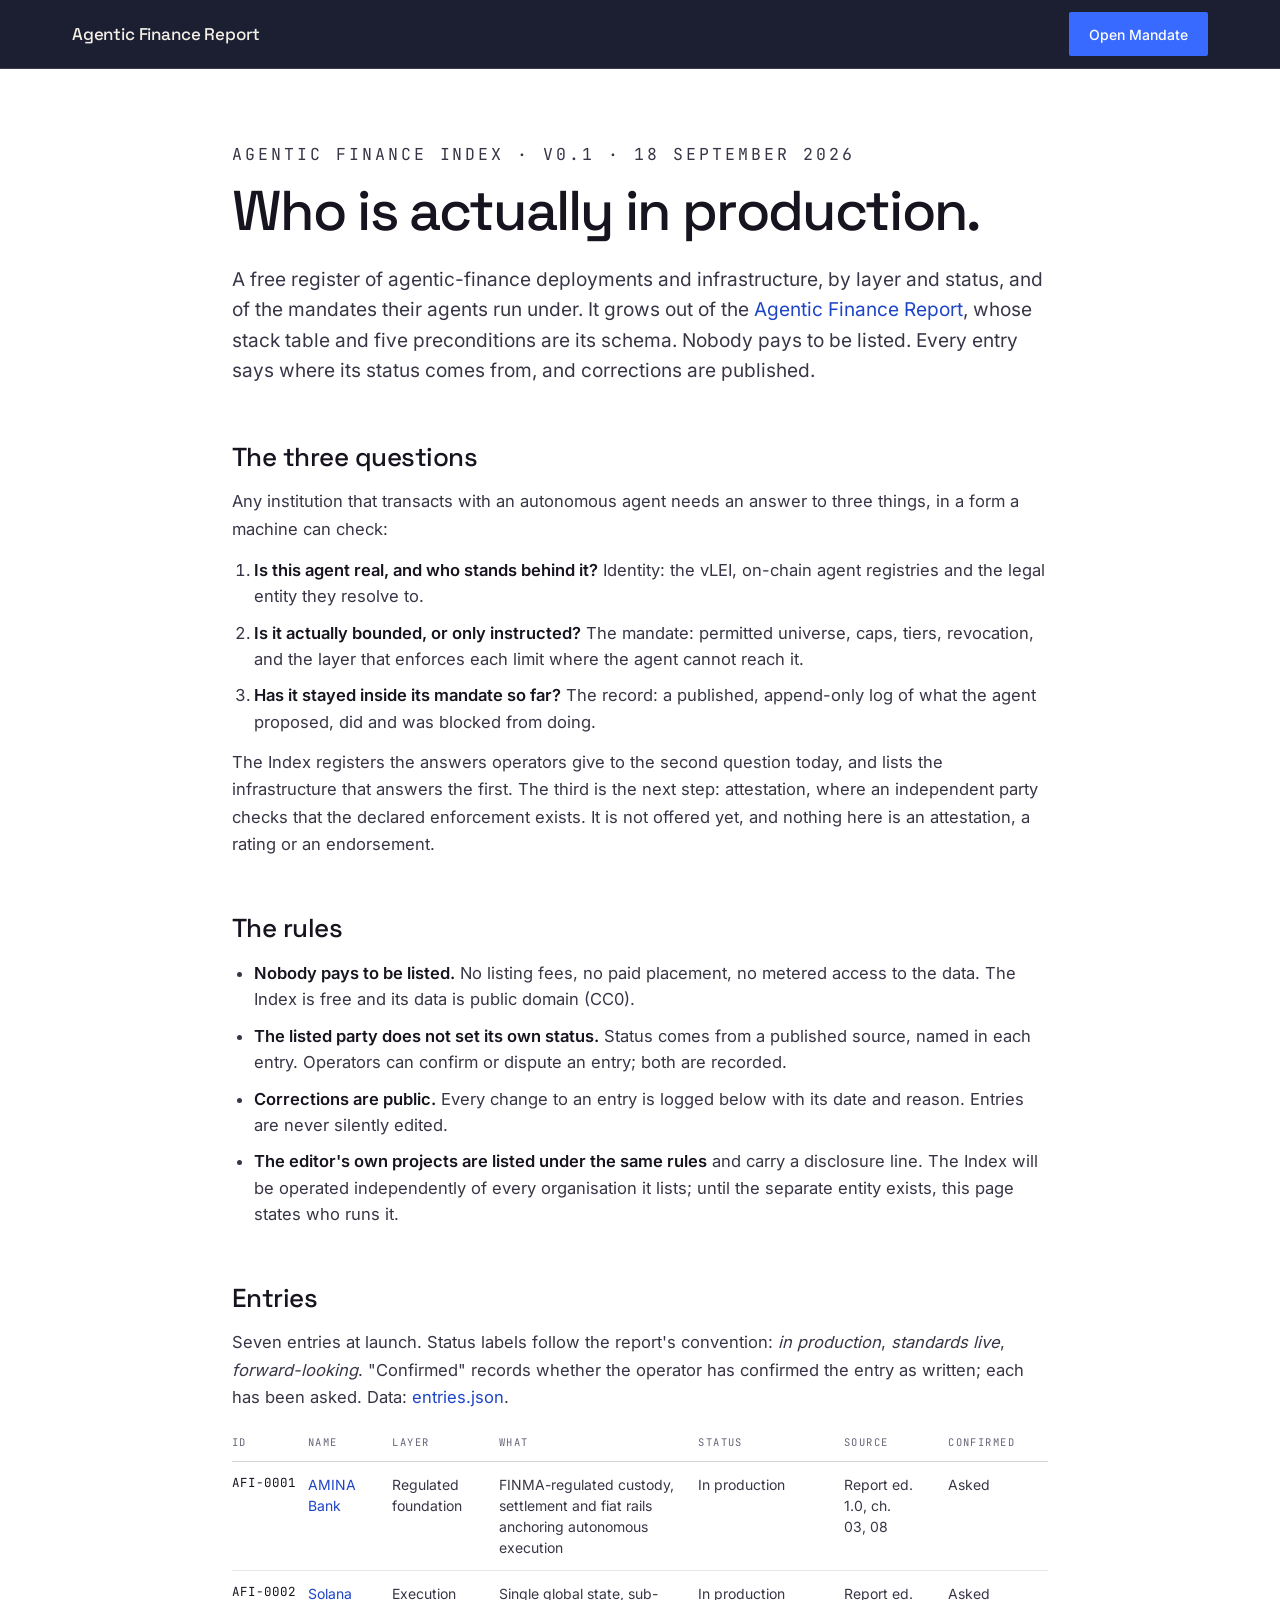
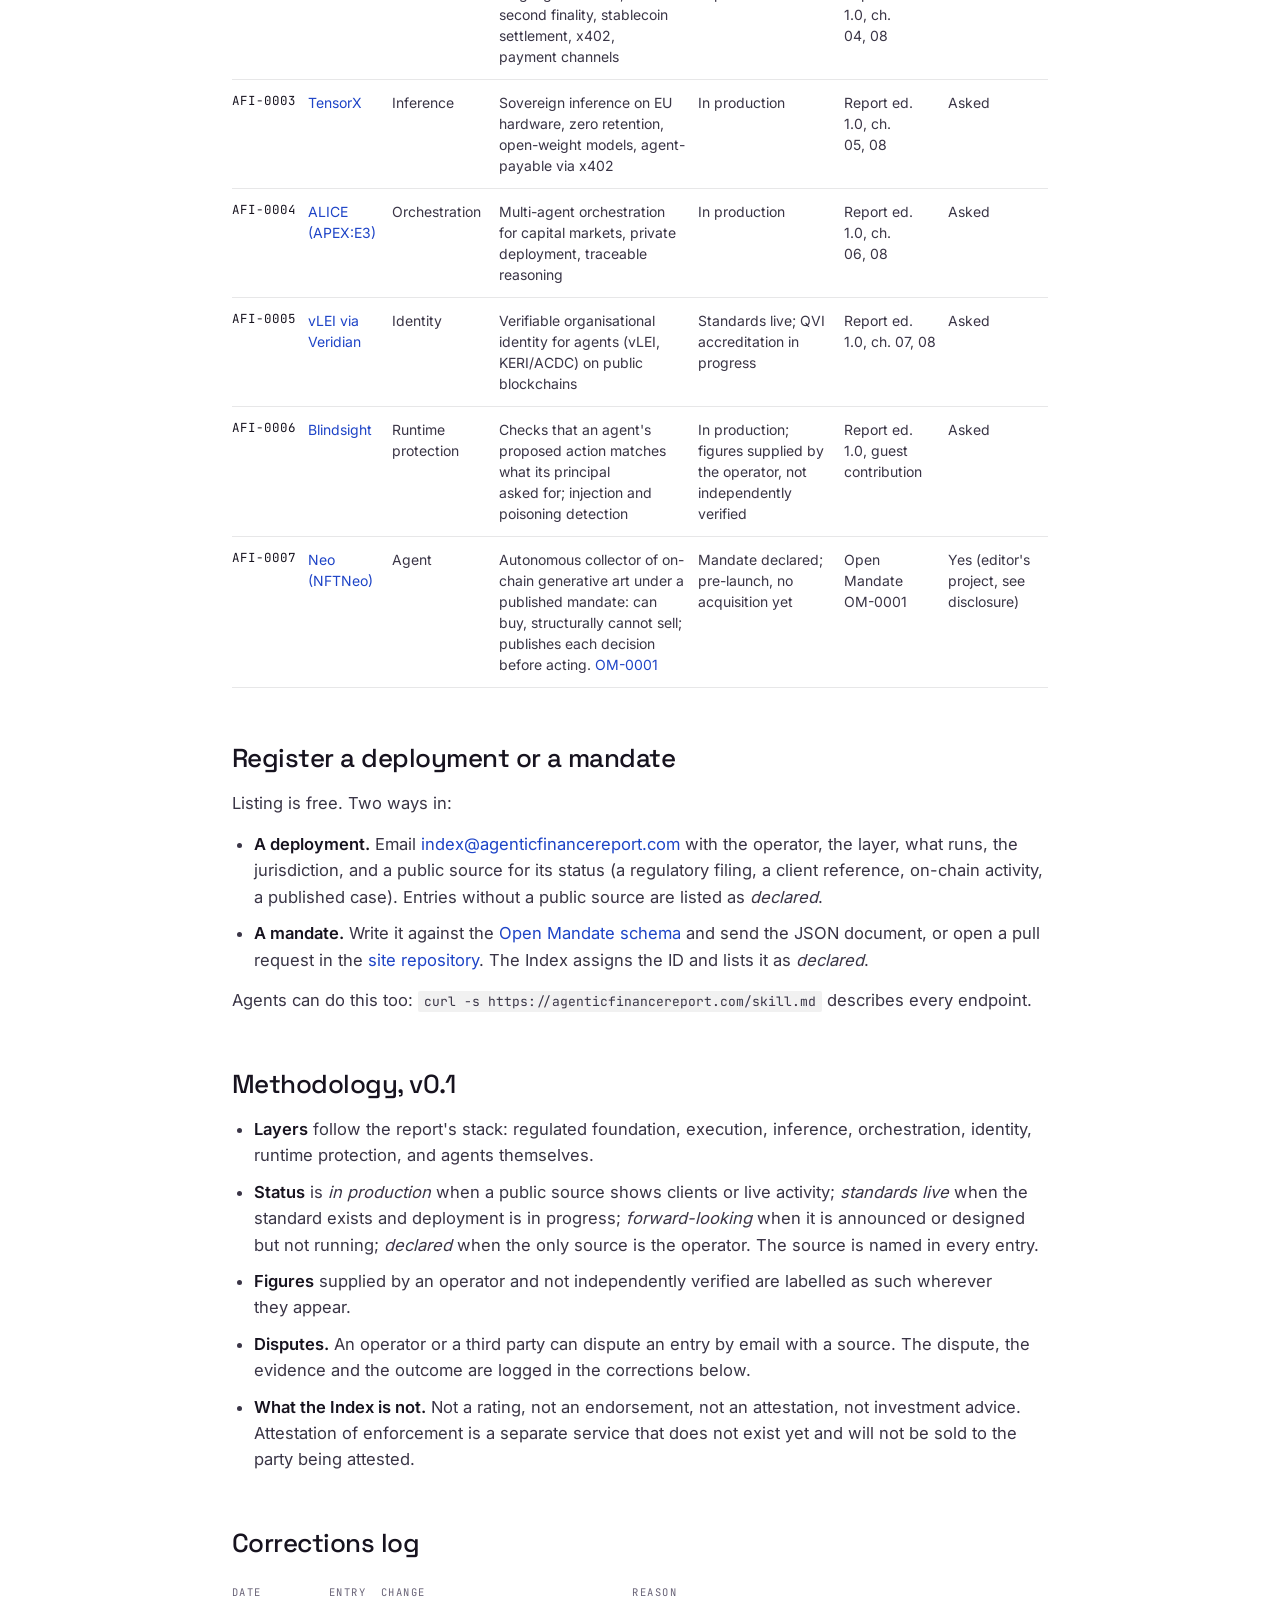
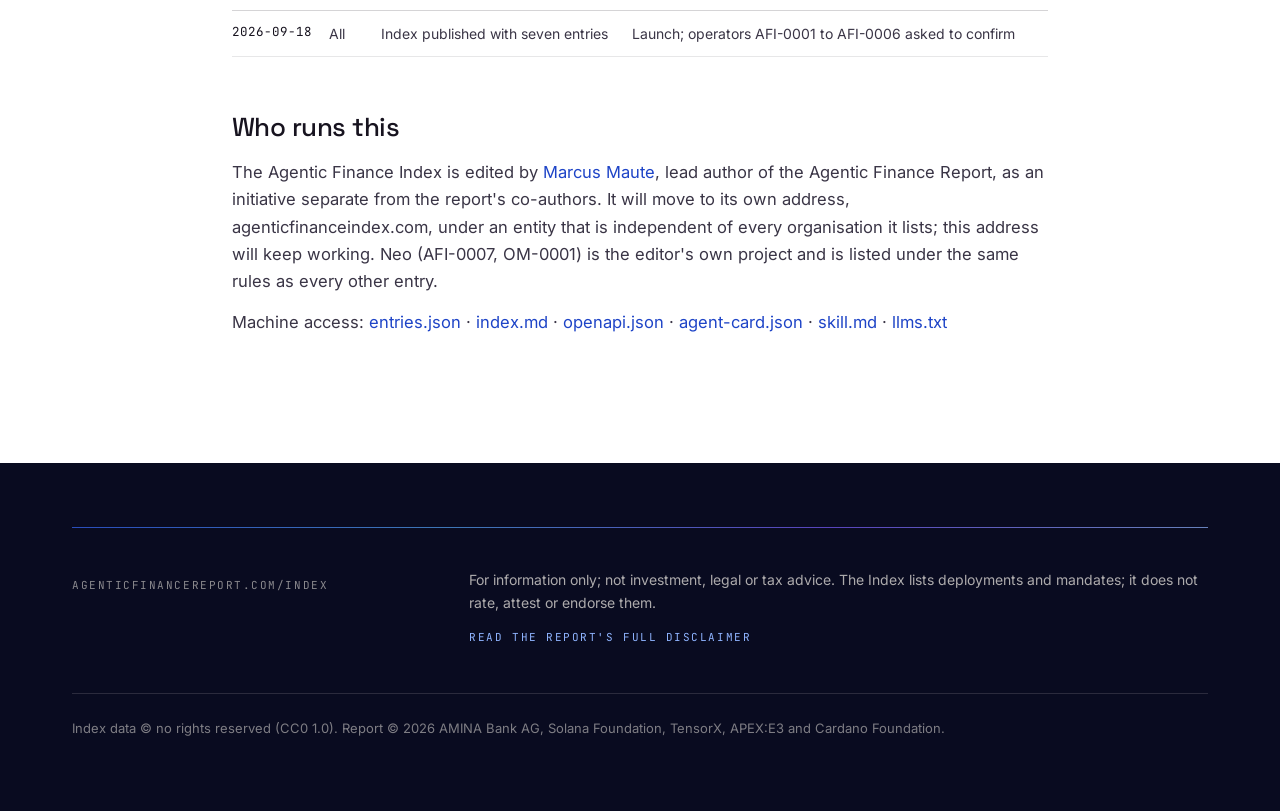
==== index/index.html @ 1daec540 "Agentic Finance Index and Open Mandate v0.1: pages, register, schema, mandates, skill, OpenAPI, agen" ====
<!doctype html>
<html lang="en-GB">
<head>
<meta charset="utf-8">
<meta name="viewport" content="width=device-width, initial-scale=1">
<title>Agentic Finance Index</title>
<meta name="description" content="A free register of agentic-finance deployments and infrastructure, by layer and status, and of the mandates agents run under. Nobody pays to be listed. Published alongside the Agentic Finance Report.">
<link rel="canonical" href="https://agenticfinancereport.com/index/">
<meta name="theme-color" content="#090B20">
<link rel="icon" href="../favicon.svg" type="image/svg+xml">
<link rel="alternate" type="text/markdown" href="index.md" title="This page in Markdown">
<link rel="alternate" type="application/json" href="entries.json" title="Index entries (JSON)">
<meta property="og:type" content="website">
<meta property="og:site_name" content="Agentic Finance Report">
<meta property="og:title" content="Agentic Finance Index">
<meta property="og:description" content="Who is actually in production in agentic finance, by layer and status, and the mandates their agents run under. Free. Nobody pays to be listed.">
<meta property="og:url" content="https://agenticfinancereport.com/index/">
<meta property="og:image" content="https://agenticfinancereport.com/assets/img/og.png">
<link rel="stylesheet" href="../assets/css/site.css">
<script type="application/ld+json">
{
  "@context": "https://schema.org",
  "@type": "Dataset",
  "name": "Agentic Finance Index",
  "description": "Register of agentic-finance deployments and infrastructure by layer and status, and of Open Mandate documents. Free; nobody pays to be listed; corrections are public.",
  "url": "https://agenticfinancereport.com/index/",
  "license": "https://creativecommons.org/publicdomain/zero/1.0/",
  "version": "0.1",
  "dateModified": "2026-09-18",
  "isBasedOn": "https://agenticfinancereport.com/",
  "creator": { "@type": "Person", "name": "Marcus Maute", "url": "https://www.marcusmaute.com" },
  "distribution": [
    { "@type": "DataDownload", "contentUrl": "https://agenticfinancereport.com/index/entries.json", "encodingFormat": "application/json" },
    { "@type": "DataDownload", "contentUrl": "https://agenticfinancereport.com/index/index.md", "encodingFormat": "text/markdown" }
  ]
}
</script>
</head>
<body>
<div class="page">
  <header class="site-header">
    <div class="wrap">
      <a class="brand" href="../">Agentic Finance Report</a>
      <nav aria-label="Primary"><a class="header-cta" href="../mandate/">Open Mandate</a></nav>
    </div>
  </header>

  <main class="doc">
    <div class="wrap">
      <p class="label doc-eyebrow">Agentic Finance Index · v0.1 · 18 September 2026</p>
      <h1>Who is actually in production.</h1>
      <p class="lede">A free register of agentic-finance deployments and infrastructure, by layer and status, and of the mandates their agents run under. It grows out of the <a href="../">Agentic Finance Report</a>, whose stack table and five preconditions are its schema. Nobody pays to be listed. Every entry says where its status comes from, and corrections are published.</p>

      <section id="questions">
        <h2>The three questions</h2>
        <p>Any institution that transacts with an autonomous agent needs an answer to three things, in a form a machine can check:</p>
        <ol class="doc-list">
          <li><strong>Is this agent real, and who stands behind it?</strong> Identity: the vLEI, on-chain agent registries and the legal entity they resolve to.</li>
          <li><strong>Is it actually bounded, or only instructed?</strong> The mandate: permitted universe, caps, tiers, revocation, and the layer that enforces each limit where the agent cannot reach it.</li>
          <li><strong>Has it stayed inside its mandate so far?</strong> The record: a published, append-only log of what the agent proposed, did and was blocked from doing.</li>
        </ol>
        <p>The Index registers the answers operators give to the second question today, and lists the infrastructure that answers the first. The third is the next step: attestation, where an independent party checks that the declared enforcement exists. It is not offered yet, and nothing here is an attestation, a rating or an endorsement.</p>
      </section>

      <section id="rules">
        <h2>The rules</h2>
        <ul class="doc-list">
          <li><strong>Nobody pays to be listed.</strong> No listing fees, no paid placement, no metered access to the data. The Index is free and its data is public domain (CC0).</li>
          <li><strong>The listed party does not set its own status.</strong> Status comes from a published source, named in each entry. Operators can confirm or dispute an entry; both are recorded.</li>
          <li><strong>Corrections are public.</strong> Every change to an entry is logged below with its date and reason. Entries are never silently edited.</li>
          <li><strong>The editor's own projects are listed under the same rules</strong> and carry a disclosure line. The Index will be operated independently of every organisation it lists; until the separate entity exists, this page states who runs it.</li>
        </ul>
      </section>

      <section id="entries">
        <h2>Entries</h2>
        <p class="doc-note">Seven entries at launch. Status labels follow the report's convention: <em>in production</em>, <em>standards live</em>, <em>forward-looking</em>. "Confirmed" records whether the operator has confirmed the entry as written; each has been asked. Data: <a href="entries.json">entries.json</a>.</p>
        <div class="table-wrap">
        <table class="doc-table">
          <thead><tr><th>ID</th><th>Name</th><th>Layer</th><th>What</th><th>Status</th><th>Source</th><th>Confirmed</th></tr></thead>
          <tbody>
            <tr><td>AFI-0001</td><td><a href="https://aminagroup.com" rel="noopener">AMINA Bank</a></td><td>Regulated foundation</td><td>FINMA-regulated custody, settlement and fiat rails anchoring autonomous execution</td><td>In production</td><td>Report ed. 1.0, ch. 03, 08</td><td>Asked</td></tr>
            <tr><td>AFI-0002</td><td><a href="https://solana.org" rel="noopener">Solana</a></td><td>Execution</td><td>Single global state, sub-second finality, stablecoin settlement, x402, payment channels</td><td>In production</td><td>Report ed. 1.0, ch. 04, 08</td><td>Asked</td></tr>
            <tr><td>AFI-0003</td><td><a href="https://tensorx.ai" rel="noopener">TensorX</a></td><td>Inference</td><td>Sovereign inference on EU hardware, zero retention, open-weight models, agent-payable via x402</td><td>In production</td><td>Report ed. 1.0, ch. 05, 08</td><td>Asked</td></tr>
            <tr><td>AFI-0004</td><td><a href="https://apexe3.com" rel="noopener">ALICE (APEX:E3)</a></td><td>Orchestration</td><td>Multi-agent orchestration for capital markets, private deployment, traceable reasoning</td><td>In production</td><td>Report ed. 1.0, ch. 06, 08</td><td>Asked</td></tr>
            <tr><td>AFI-0005</td><td><a href="https://cardanofoundation.org" rel="noopener">vLEI via Veridian</a></td><td>Identity</td><td>Verifiable organisational identity for agents (vLEI, KERI/ACDC) on public blockchains</td><td>Standards live; QVI accreditation in progress</td><td>Report ed. 1.0, ch. 07, 08</td><td>Asked</td></tr>
            <tr><td>AFI-0006</td><td><a href="https://blindsight.io" rel="noopener">Blindsight</a></td><td>Runtime protection</td><td>Checks that an agent's proposed action matches what its principal asked for; injection and poisoning detection</td><td>In production; figures supplied by the operator, not independently verified</td><td>Report ed. 1.0, guest contribution</td><td>Asked</td></tr>
            <tr><td>AFI-0007</td><td><a href="https://github.com/DerMarcus/nftneo" rel="noopener">Neo (NFTNeo)</a></td><td>Agent</td><td>Autonomous collector of on-chain generative art under a published mandate: can buy, structurally cannot sell; publishes each decision before acting. <a href="../mandate/OM-0001.json">OM-0001</a></td><td>Mandate declared; pre-launch, no acquisition yet</td><td>Open Mandate OM-0001</td><td>Yes (editor's project, see disclosure)</td></tr>
          </tbody>
        </table>
        </div>
      </section>

      <section id="register">
        <h2>Register a deployment or a mandate</h2>
        <p>Listing is free. Two ways in:</p>
        <ul class="doc-list">
          <li><strong>A deployment.</strong> Email <a href="mailto:index@agenticfinancereport.com">index@agenticfinancereport.com</a> with the operator, the layer, what runs, the jurisdiction, and a public source for its status (a regulatory filing, a client reference, on-chain activity, a published case). Entries without a public source are listed as <em>declared</em>.</li>
          <li><strong>A mandate.</strong> Write it against the <a href="../mandate/">Open Mandate schema</a> and send the JSON document, or open a pull request in the <a href="https://github.com/DerMarcus/agenticfinancereport-website-main-com" rel="noopener">site repository</a>. The Index assigns the ID and lists it as <em>declared</em>.</li>
        </ul>
        <p>Agents can do this too: <code>curl -s https://agenticfinancereport.com/skill.md</code> describes every endpoint.</p>
      </section>

      <section id="methodology">
        <h2>Methodology, v0.1</h2>
        <ul class="doc-list">
          <li><strong>Layers</strong> follow the report's stack: regulated foundation, execution, inference, orchestration, identity, runtime protection, and agents themselves.</li>
          <li><strong>Status</strong> is <em>in production</em> when a public source shows clients or live activity; <em>standards live</em> when the standard exists and deployment is in progress; <em>forward-looking</em> when it is announced or designed but not running; <em>declared</em> when the only source is the operator. The source is named in every entry.</li>
          <li><strong>Figures</strong> supplied by an operator and not independently verified are labelled as such wherever they appear.</li>
          <li><strong>Disputes.</strong> An operator or a third party can dispute an entry by email with a source. The dispute, the evidence and the outcome are logged in the corrections below.</li>
          <li><strong>What the Index is not.</strong> Not a rating, not an endorsement, not an attestation, not investment advice. Attestation of enforcement is a separate service that does not exist yet and will not be sold to the party being attested.</li>
        </ul>
      </section>

      <section id="corrections">
        <h2>Corrections log</h2>
        <table class="doc-table"><thead><tr><th>Date</th><th>Entry</th><th>Change</th><th>Reason</th></tr></thead>
        <tbody><tr><td>2026-09-18</td><td>All</td><td>Index published with seven entries</td><td>Launch; operators AFI-0001 to AFI-0006 asked to confirm</td></tr></tbody></table>
      </section>

      <section id="about">
        <h2>Who runs this</h2>
        <p>The Agentic Finance Index is edited by <a href="https://www.marcusmaute.com" rel="noopener">Marcus Maute</a>, lead author of the Agentic Finance Report, as an initiative separate from the report's co-authors. It will move to its own address, agenticfinanceindex.com, under an entity that is independent of every organisation it lists; this address will keep working. Neo (AFI-0007, OM-0001) is the editor's own project and is listed under the same rules as every other entry.</p>
        <p class="doc-note">Machine access: <a href="entries.json">entries.json</a> · <a href="index.md">index.md</a> · <a href="../openapi.json">openapi.json</a> · <a href="../.well-known/agent-card.json">agent-card.json</a> · <a href="../skill.md">skill.md</a> · <a href="../llms.txt">llms.txt</a></p>
      </section>
    </div>
  </main>

  <footer class="site-footer">
    <div class="wrap">
      <div class="grad-line" aria-hidden="true"></div>
      <div class="foot-grid">
        <div><div class="domain">agenticfinancereport.com/index</div></div>
        <div class="wide">
          <p>For information only; not investment, legal or tax advice. The Index lists deployments and mandates; it does not rate, attest or endorse them.</p>
          <a class="dl" href="../#disclaimer">Read the report's full disclaimer</a>
        </div>
      </div>
      <p class="copyright">Index data © no rights reserved (CC0 1.0). Report © 2026 AMINA Bank AG, Solana Foundation, TensorX, APEX:E3 and Cardano Foundation.</p>
    </div>
  </footer>
</div>
</body>
</html>
---- assets/css/site.css ----
/* agenticfinancereport.com — built from design_handoff_agentic_finance_site (high fidelity) */

@font-face { font-family: 'Space Grotesk'; font-style: normal; font-weight: 400; font-display: swap; src: url(../fonts/SpaceGrotesk-400.woff2) format('woff2'); }
@font-face { font-family: 'Space Grotesk'; font-style: normal; font-weight: 500; font-display: swap; src: url(../fonts/SpaceGrotesk-500.woff2) format('woff2'); }
@font-face { font-family: 'Space Grotesk'; font-style: normal; font-weight: 600; font-display: swap; src: url(../fonts/SpaceGrotesk-600.woff2) format('woff2'); }
@font-face { font-family: 'Inter'; font-style: normal; font-weight: 400; font-display: swap; src: url(../fonts/Inter-400.woff2) format('woff2'); }
@font-face { font-family: 'Inter'; font-style: normal; font-weight: 500; font-display: swap; src: url(../fonts/Inter-500.woff2) format('woff2'); }
@font-face { font-family: 'Inter'; font-style: normal; font-weight: 600; font-display: swap; src: url(../fonts/Inter-600.woff2) format('woff2'); }
@font-face { font-family: 'JetBrains Mono'; font-style: normal; font-weight: 400; font-display: swap; src: url(../fonts/JetBrainsMono-400.woff2) format('woff2'); }
@font-face { font-family: 'Michroma'; font-style: normal; font-weight: 400; font-display: swap; src: url(../fonts/Michroma-400.woff2) format('woff2'); }
@font-face { font-family: 'JetBrains Mono'; font-style: normal; font-weight: 500; font-display: swap; src: url(../fonts/JetBrainsMono-500.woff2) format('woff2'); }

:root {
  --navy-top: #23225E;
  --navy-mid: #131440;
  --navy-base: #090B20;
  --ink-dark: #F4F0E8;
  --white: #FFFFFF;
  --cream: #FBF9F4;
  --ink: #17131F;
  --body: #3A3546;
  --muted: #6A6478;
  --blue: #386AFF;
  --blue-hover: #5580FF;
  --blue-deep: #1E44C7;
  --blue-light: #8FB4FF;
  --grad: linear-gradient(90deg, #386AFF, #55A5F6, #7A5CFF, #8FB4FF);
  --grad-v: linear-gradient(180deg, #386AFF, #55A5F6, #7A5CFF, #8FB4FF);
  --display: 'Space Grotesk', system-ui, sans-serif;
  --sans: 'Inter', system-ui, -apple-system, 'Segoe UI', sans-serif;
  --mono: 'JetBrains Mono', ui-monospace, 'SFMono-Regular', Menlo, monospace;
}

html { scroll-behavior: smooth; }
body { margin: 0; background: var(--cream); color: var(--ink); font-family: var(--sans); -webkit-font-smoothing: antialiased; text-wrap: pretty; }
* { box-sizing: border-box; }
img { max-width: 100%; display: block; }
a { color: var(--blue-deep); text-decoration: none; }
a:hover { color: var(--ink); text-decoration: underline; text-underline-offset: 3px; }
:focus-visible { outline: 2px solid var(--blue); outline-offset: 3px; }
@media (prefers-reduced-motion: reduce) { html { scroll-behavior: auto; } * { transition: none !important; animation: none !important; } }

.page { min-height: 100vh; overflow-x: clip; }
html, body { overflow-x: clip; }
.wrap { max-width: 1200px; margin: 0 auto; padding: 0 32px; }
.sr-only { position: absolute; width: 1px; height: 1px; padding: 0; margin: -1px; overflow: hidden; clip: rect(0 0 0 0); white-space: nowrap; border: 0; }

/* ---------- shared type ---------- */
.label { font-family: var(--mono); font-size: 10px; letter-spacing: 0.18em; text-transform: uppercase; }
.label-11 { font-size: 11px; }
.h2 { font-family: var(--display); font-weight: 500; font-size: clamp(30px, 3.8vw, 46px); line-height: 1.1; letter-spacing: -0.028em; margin: 0; max-width: 22em; }
.accent { color: var(--blue-deep); }
.grad-rule { height: 1px; background: var(--grad); max-width: 120px; margin-bottom: 40px; }
.grid-tex { position: absolute; inset: 0; opacity: 0.4; background-image: linear-gradient(rgba(143,180,255,0.07) 1px, transparent 1px), linear-gradient(90deg, rgba(143,180,255,0.07) 1px, transparent 1px); background-size: 64px 64px; pointer-events: none; }
.dark { position: relative; color: var(--ink-dark); overflow: hidden; }
.dark > .wrap { position: relative; }

/* ---------- buttons ---------- */
.btn { display: inline-flex; align-items: center; height: 56px; padding: 0 30px; background: var(--blue); color: #FFFFFF; font-size: 16px; font-weight: 500; border-radius: 2px; text-decoration: none; transition: background-color .15s ease; }
.btn:hover { background: var(--blue-hover); color: #FFFFFF; text-decoration: none; }
.link-dark { display: inline-flex; align-items: center; height: 56px; color: var(--blue-light); font-size: 16px; text-decoration: none; border-bottom: 1px solid rgba(143,180,255,0.4); }
.link-dark:hover { color: var(--ink-dark); text-decoration: none; }

/* ---------- mode toggle ---------- */
.mode { display: inline-flex; align-items: center; gap: 4px; padding: 4px; border: 1px solid rgba(244,240,232,0.22); border-radius: 999px; background: rgba(244,240,232,0.04); }
.mode button { display: inline-flex; align-items: center; gap: 9px; height: 36px; padding: 0 16px; border-radius: 999px; font-family: var(--display); font-size: 15px; font-weight: 500; cursor: pointer; white-space: nowrap; border: 1px solid transparent; background: transparent; color: rgba(244,240,232,0.55); }
.mode button[aria-pressed="true"] { border-color: rgba(244,240,232,0.45); background: rgba(244,240,232,0.10); color: var(--ink-dark); }
.mode button:not([aria-pressed="true"]):hover { color: var(--ink-dark); }
.mode .dot { width: 9px; height: 9px; border-radius: 999px; border: 1.5px solid currentColor; display: block; }
.mode .prompt { font-family: var(--mono); font-size: 12px; letter-spacing: 0; }

/* ---------- 1. header ---------- */
.site-header { position: sticky; top: 0; z-index: 50; background: rgba(9,11,32,0.92); -webkit-backdrop-filter: blur(12px); backdrop-filter: blur(12px); border-bottom: 1px solid rgba(244,240,232,0.14); }
.site-header .wrap { height: 68px; display: flex; align-items: center; justify-content: space-between; gap: 24px; }
.header-cta { display: inline-flex; align-items: center; height: 44px; padding: 0 20px; background: var(--blue); color: #FFFFFF; font-size: 14px; font-weight: 500; border-radius: 2px; text-decoration: none; white-space: nowrap; transition: background-color .15s ease; }
.header-cta:hover { background: var(--blue-deep); color: #FFFFFF; text-decoration: none; }

/* ---------- 2. hero ---------- */
.hero { background: radial-gradient(120% 90% at 78% 8%, #23225E 0%, #131440 42%, #090B20 100%); }
.hero .grid-tex { opacity: 0.5; }
.hero .wrap { padding-top: 96px; }
.hero-grid { display: grid; grid-template-columns: repeat(auto-fit, minmax(min(320px, 100%), 1fr)); gap: 64px; align-items: start; }
.hero-grid > div { min-width: 0; }
.hero .eyebrow { font-family: var(--mono); font-size: 11px; letter-spacing: 0.18em; text-transform: uppercase; color: var(--blue-light); }
.hero h1 { font-family: var(--display); font-weight: 500; font-size: clamp(56px, 8vw, 104px); line-height: 0.96; letter-spacing: -0.035em; margin: 22px 0 0; }
.hero .sub { font-size: 19px; line-height: 1.55; color: rgba(244,240,232,0.82); max-width: 33em; margin: 28px 0 0; }
.hero .actions { display: flex; flex-wrap: wrap; align-items: center; gap: 24px; margin: 40px 0 0; }
.hero .note { font-family: var(--mono); font-size: 11px; letter-spacing: 0.14em; text-transform: uppercase; color: rgba(244,240,232,0.55); margin: 28px 0 0; line-height: 1.6; }
.cover-col { display: flex; justify-content: center; padding-bottom: 8px; }
.cover { display: block; width: 100%; max-width: 380px; aspect-ratio: 210 / 297; border: 1px solid rgba(244,240,232,0.22); box-shadow: 0 40px 80px -40px rgba(0,0,0,0.8); background: linear-gradient(150deg, #1B1C52 0%, #0C0E28 100%); }
.cover img { width: 100%; height: 100%; object-fit: cover; }
.cover:hover { text-decoration: none; }
.byline { margin: 80px 0 0; border-top: 1px solid rgba(244,240,232,0.14); padding: 32px 0 40px; display: grid; grid-template-columns: repeat(auto-fit, minmax(min(300px, 100%), 1fr)); gap: 32px 56px; }
.byline .label { margin-bottom: 12px; color: rgba(244,240,232,0.55); }
.byline .label.lead { color: var(--blue-light); }
.byline .names { font-family: var(--display); font-size: 17px; color: var(--ink-dark); line-height: 1.5; }
.byline .names.guest { color: rgba(244,240,232,0.8); }
.byline .launch { font-size: 16px; color: rgba(244,240,232,0.8); line-height: 1.5; }

/* ---------- 3. argument ---------- */
.argument { background: var(--white); padding: 120px 0; }
.argument .h2 { font-size: clamp(34px, 4.6vw, 56px); line-height: 1.06; letter-spacing: -0.03em; max-width: 20em; }
.two-col { display: grid; grid-template-columns: repeat(auto-fit, minmax(min(320px, 100%), 1fr)); gap: 56px; margin-top: 56px; align-items: start; }
.argument .lead-p { font-size: 18px; line-height: 1.65; color: var(--body); margin: 0; }
.pull { margin: 0; padding: 4px 0 4px 28px; border-left: 3px solid transparent; border-image: var(--grad-v) 1; }
.pull .label { color: var(--muted); margin-bottom: 14px; }
.pull p { font-family: var(--display); font-weight: 400; font-size: 22px; line-height: 1.42; letter-spacing: -0.015em; color: var(--ink); margin: 0; }
.pull strong { font-weight: 600; }

/* ---------- 4. preconditions ---------- */
.preconditions { background: var(--cream); padding: 112px 0; border-top: 1px solid rgba(23,19,31,0.08); }
.preconditions .h2 { margin-bottom: 56px; }
.five { display: grid; grid-template-columns: repeat(auto-fit, minmax(min(230px, 100%), 1fr)); gap: 20px; list-style: none; margin: 0; padding: 0; }
.five li { border: 1px solid rgba(23,19,31,0.14); padding: 32px 28px 36px; }
.five .n { font-family: var(--mono); font-size: 30px; color: var(--blue-deep); letter-spacing: -0.02em; }
.five p { font-size: 17px; line-height: 1.5; color: var(--ink); margin: 20px 0 0; }

/* ---------- 5. stack ---------- */
.stack { background: linear-gradient(180deg, #090B20 0%, #14153C 100%); padding: 120px 0; }
.stack .h2 .hl { color: var(--blue-light); }
.layers { display: flex; flex-direction: column; gap: 10px; margin: 56px 0 0; padding: 0; list-style: none; }
.layer { border: 1px solid rgba(244,240,232,0.16); background: rgba(244,240,232,0.05); padding: 26px 28px; display: grid; grid-template-columns: repeat(auto-fit, minmax(min(220px, 100%), 1fr)); gap: 16px 32px; align-items: center; }
.layer.base { background: rgba(244,240,232,0.08); }
.layer.pending { border: 1px dashed rgba(143,180,255,0.6); background: transparent; }
.layer .label { color: rgba(244,240,232,0.6); margin-bottom: 8px; }
.layer.pending .label { color: var(--blue-light); }
.layer .what { font-family: var(--display); font-size: 20px; letter-spacing: -0.02em; }
.layer .owner { font-size: 16px; color: rgba(244,240,232,0.8); }
.layer .owner a { color: rgba(244,240,232,0.8); }
.layer .owner a:hover { color: var(--ink-dark); }
.tag { justify-self: start; }
.tag span { font-family: var(--mono); font-size: 10px; line-height: 1.5; letter-spacing: 0.14em; text-transform: uppercase; padding: 7px 12px; display: inline-block; color: var(--navy-base); background: var(--blue-light); }
.layer.pending .tag span { color: var(--ink-dark); background: transparent; border: 1px solid rgba(143,180,255,0.6); }
.stack .caption { font-family: var(--mono); font-size: 11px; letter-spacing: 0.1em; text-transform: uppercase; color: rgba(244,240,232,0.55); margin-top: 24px; line-height: 1.6; }

/* ---------- 6. findings ---------- */
.findings { background: var(--white); padding: 120px 0; }
.findings .h2 { margin-bottom: 56px; }
.cards { display: grid; grid-template-columns: repeat(auto-fit, minmax(min(280px, 100%), 1fr)); gap: 28px; }
.card { border: 1px solid rgba(23,19,31,0.14); padding: 32px 28px; display: flex; flex-direction: column; gap: 16px; }
.card .fig { font-family: var(--display); font-weight: 500; font-size: 44px; line-height: 1; letter-spacing: -0.035em; color: var(--blue-deep); }
.card .claim { font-size: 16px; line-height: 1.55; color: var(--ink); margin: 0; }
.card .caveat { font-size: 14px; line-height: 1.5; color: var(--muted); margin: auto 0 0; padding-top: 12px; border-top: 1px solid rgba(23,19,31,0.1); }
.card .src { font-family: var(--mono); font-size: 11px; letter-spacing: 0.08em; text-transform: uppercase; }
.card.type { background: var(--cream); }
.card.type .fig { font-size: 28px; line-height: 1.12; letter-spacing: -0.028em; color: var(--ink); }
.card.type .claim { color: var(--body); }

/* ---------- 7. chapters ---------- */
.chapters { background: var(--white); padding: 120px 0; }
.chapters .h2 { margin-bottom: 56px; }
.toc { border-top: 1px solid rgba(23,19,31,0.14); margin: 0; padding: 0; list-style: none; }
.toc li { display: grid; grid-template-columns: 110px minmax(0, 1fr) minmax(0, 220px); gap: 24px; align-items: baseline; padding: 24px 0; border-bottom: 1px solid rgba(23,19,31,0.1); }
.toc li.guest { background: var(--cream); }
.toc .num { font-family: var(--mono); font-size: 20px; color: var(--blue-deep); }
.toc .fw { font-family: var(--mono); font-size: 11px; letter-spacing: 0.14em; text-transform: uppercase; color: var(--muted); }
.toc .chip { justify-self: start; font-family: var(--mono); font-size: 10px; letter-spacing: 0.12em; text-transform: uppercase; color: var(--ink); border: 1px solid rgba(23,19,31,0.3); padding: 5px 8px; }
.toc .title { font-family: var(--display); font-size: 21px; letter-spacing: -0.02em; color: var(--ink); }
.toc .by { font-size: 15px; color: var(--muted); }
@media (max-width: 640px) {
  .toc li { grid-template-columns: 72px minmax(0, 1fr); gap: 6px 16px; }
  .toc .by { grid-column: 2; }
}

/* ---------- 8. contributors ---------- */
.contributors { background: var(--cream); padding: 112px 0; border-top: 1px solid rgba(23,19,31,0.08); }
.contributors .group-label { font-family: var(--mono); font-size: 11px; letter-spacing: 0.18em; text-transform: uppercase; color: var(--blue-deep); margin: 0; font-weight: 400; }
.contributors .group-label.guests { color: var(--muted); margin-top: 72px; }
.co-grid { display: grid; grid-template-columns: repeat(auto-fit, minmax(min(200px, 100%), 1fr)); gap: 20px; margin-top: 24px; }
.co { border: 1px solid rgba(23,19,31,0.14); padding: 32px 28px; display: flex; flex-direction: column; gap: 14px; background: var(--white); }
.co .logo { height: 34px; display: flex; align-items: center; }
.co .logo img { height: 100%; width: auto; max-width: 100%; object-fit: contain; object-position: left center; }
.co .logo img.h32 { height: 32px; }
.co .logo img.h28 { height: 28px; }
.co .logo img.h20 { height: 20px; }
.co .logo img.h22 { height: 22px; }
.co p { font-size: 15px; line-height: 1.5; color: var(--body); margin: 0; flex: 1; }
.co .links, .gc .links { display: flex; flex-wrap: wrap; gap: 6px 18px; }
.mono-link { font-family: var(--mono); font-size: 11px; letter-spacing: 0.1em; text-transform: uppercase; }
.guest-grid { display: grid; grid-template-columns: repeat(auto-fit, minmax(min(280px, 100%), 1fr)); gap: 24px; margin-top: 24px; }
.gc { border: 1px dashed rgba(23,19,31,0.28); padding: 28px; display: flex; flex-direction: column; gap: 12px; }
.gc .logo-row { height: 30px; display: flex; align-items: center; gap: 14px; }
.gc .logo-row img { height: 100%; width: auto; }
.gc .logo-row img.bs { height: 21px; }
.gc .logo-row .x { font-family: var(--display); font-size: 18px; color: var(--muted); }
.gc .logo-row .gleif { font-family: var(--display); font-weight: 600; font-size: 19px; color: var(--ink); letter-spacing: 0.02em; }
.gc p { font-size: 15px; line-height: 1.5; color: var(--body); margin: 0; flex: 1; }
.people { display: grid; grid-template-columns: repeat(auto-fit, minmax(min(280px, 100%), 1fr)); gap: 32px; align-items: center; margin-top: 72px; padding-top: 40px; border-top: 1px solid rgba(23,19,31,0.14); }
.person { display: flex; align-items: center; gap: 24px; }
.person img { width: 96px; height: 96px; flex: none; border: 1px solid rgba(23,19,31,0.2); object-fit: cover; }
.person .label { color: var(--blue-deep); margin-bottom: 8px; }
.person .name { font-family: var(--display); font-weight: 500; font-size: 24px; letter-spacing: -0.02em; color: var(--ink); }
.person .role { font-size: 15px; color: var(--muted); margin-top: 4px; }
.person .mono-link { display: inline-block; margin-top: 8px; }
.foreword { display: flex; align-items: center; gap: 20px; border-left: 3px solid transparent; border-image: linear-gradient(180deg, #386AFF, #7A5CFF) 1; padding-left: 24px; }
.foreword img { width: 64px; height: 64px; flex: none; border: 1px solid rgba(23,19,31,0.2); object-fit: cover; }
.foreword .label { color: var(--muted); margin-bottom: 10px; }
.foreword .name { font-family: var(--display); font-size: 20px; letter-spacing: -0.02em; color: var(--ink); }
.foreword .role { font-size: 15px; color: var(--muted); margin-top: 4px; }

/* ---------- 9. closing ---------- */
.closing { background: radial-gradient(110% 120% at 20% 0%, #23225E 0%, #121339 45%, #090B20 100%); padding: 128px 0; }
.closing h2 { font-family: var(--display); font-weight: 500; font-size: clamp(42px, 6vw, 76px); line-height: 1.02; letter-spacing: -0.035em; margin: 0; }
.closing p { font-size: 20px; line-height: 1.55; color: rgba(244,240,232,0.82); max-width: 32em; margin: 28px 0 0; }
.closing .actions { display: flex; flex-wrap: wrap; align-items: center; gap: 24px; margin: 48px 0 0; }
.closing .gate { font-family: var(--mono); font-size: 11px; letter-spacing: 0.14em; text-transform: uppercase; color: rgba(244,240,232,0.6); }

/* ---------- 10. cite ---------- */
.cite { background: var(--white); padding: 96px 0; }
.cite .wrap { display: grid; grid-template-columns: repeat(auto-fit, minmax(min(320px, 100%), 1fr)); gap: 56px; align-items: start; }
.cite .label { font-size: 11px; color: var(--muted); margin: 0 0 20px; font-weight: 400; }
.cite-box { border: 1px solid rgba(23,19,31,0.14); background: var(--cream); padding: 24px; }
.cite-box p { font-family: var(--mono); font-size: 13px; line-height: 1.7; color: var(--ink); margin: 0; }
.copy { margin-top: 20px; height: 44px; padding: 0 18px; background: transparent; border: 1px solid rgba(23,19,31,0.3); color: var(--ink); font-family: var(--mono); font-size: 11px; letter-spacing: 0.14em; text-transform: uppercase; cursor: pointer; border-radius: 2px; }
.copy:hover { background: var(--ink); color: var(--cream); }
.share p { font-size: 17px; line-height: 1.6; color: var(--ink); margin: 0 0 24px; }
.share .stack-links { display: flex; flex-direction: column; gap: 14px; border-top: 1px solid rgba(23,19,31,0.12); padding-top: 24px; }
.share .stack-links a { font-size: 16px; }

/* ---------- disclaimer ---------- */
.disclaimer { background: var(--cream); border-top: 1px solid rgba(23,19,31,0.08); padding: 0; }
.disclaimer details { padding: 40px 0; }
.disclaimer summary { cursor: pointer; font-family: var(--mono); font-size: 11px; letter-spacing: 0.18em; text-transform: uppercase; color: var(--muted); list-style: none; display: flex; align-items: center; gap: 12px; min-height: 44px; }
.disclaimer summary::-webkit-details-marker { display: none; }
.disclaimer summary::before { content: '+'; font-size: 16px; color: var(--blue-deep); width: 14px; }
.disclaimer details[open] summary::before { content: '−'; }
.disclaimer .body { margin-top: 24px; column-width: 30em; column-gap: 56px; }
.disclaimer h2 { font-family: var(--display); font-weight: 500; font-size: 24px; letter-spacing: -0.02em; margin: 0 0 16px; column-span: all; }
.disclaimer .body p { font-size: 14px; line-height: 1.65; color: var(--body); margin: 0 0 14px; break-inside: avoid; }

/* ---------- 11. footer ---------- */
.site-footer { background: var(--navy-base); color: rgba(244,240,232,0.7); padding: 64px 0 72px; }
.site-footer .grad-line { height: 1px; background: var(--grad); opacity: 0.7; margin-bottom: 40px; }
.foot-grid { display: grid; grid-template-columns: repeat(auto-fit, minmax(min(300px, 100%), 1fr)); gap: 40px 56px; }
.foot-grid .domain { font-family: var(--mono); font-size: 11px; letter-spacing: 0.14em; text-transform: uppercase; color: rgba(244,240,232,0.55); margin-top: 10px; }
.foot-grid .wide { grid-column: span 2; min-width: 0; }
@media (max-width: 700px) { .foot-grid .wide { grid-column: auto; } }
.site-footer p { font-size: 14px; line-height: 1.65; color: rgba(244,240,232,0.7); margin: 0; }
.site-footer .dl { display: inline-block; margin-top: 16px; color: var(--blue-light); font-family: var(--mono); font-size: 11px; letter-spacing: 0.14em; text-transform: uppercase; }
.site-footer .dl:hover { color: var(--ink-dark); }
.site-footer .copyright { font-size: 13px; line-height: 1.65; color: rgba(244,240,232,0.5); margin: 48px 0 0; padding-top: 24px; border-top: 1px solid rgba(244,240,232,0.14); }

@media (max-width: 480px) {
  .wrap { padding: 0 20px; }
  .site-header .wrap { gap: 12px; }
  .mode button { padding: 0 12px; gap: 7px; }
  .header-cta { padding: 0 14px; }
  .hero-grid, .two-col, .cite .wrap { grid-template-columns: minmax(0, 1fr); }
  .byline, .foot-grid, .people, .guest-grid { grid-template-columns: minmax(0, 1fr); }
}

/* ---------- agent view (full report in Markdown) ---------- */
.agent-view { background: var(--cream); padding: 72px 0 96px; min-height: calc(100vh - 68px); }
.agent-head { display: grid; grid-template-columns: repeat(auto-fit, minmax(min(320px, 100%), 1fr)); gap: 32px 56px; align-items: end; }
.agent-head .label { color: var(--blue-deep); font-size: 11px; }
.agent-head h1 { font-family: var(--display); font-weight: 500; font-size: clamp(34px, 4.6vw, 56px); line-height: 1.06; letter-spacing: -0.03em; margin: 16px 0 0; }
.agent-head p { font-size: 17px; line-height: 1.6; color: var(--body); margin: 20px 0 0; max-width: 36em; }
.agent-head code { font-family: var(--mono); font-size: 14px; background: rgba(23,19,31,0.06); padding: 1px 5px; }
.agent-actions { display: flex; flex-wrap: wrap; gap: 12px; align-items: center; justify-content: flex-start; }
.agent-actions .copy { margin-top: 0; height: 56px; }
.agent-meta { display: flex; flex-wrap: wrap; gap: 8px 24px; margin: 40px 0 0; padding: 12px 16px; border: 1px solid rgba(23,19,31,0.14); border-bottom: 0; background: var(--white); font-family: var(--mono); font-size: 11px; letter-spacing: 0.08em; text-transform: uppercase; color: var(--muted); }
.agent-meta a { margin-left: auto; }
.md-view, .agent-head code, .cite-box p { font-variant-ligatures: none; font-feature-settings: "liga" 0, "calt" 0; }
.md-view { margin: 0; padding: 28px 32px; background: var(--white); border: 1px solid rgba(23,19,31,0.14); font-family: var(--mono); font-size: 13px; line-height: 1.7; color: var(--ink); white-space: pre-wrap; overflow-wrap: anywhere; tab-size: 2; }
@media (max-width: 480px) { .md-view { padding: 20px 16px; font-size: 12px; } .agent-meta a { margin-left: 0; } }

/* very narrow screens (<360px): toggle keeps its glyphs, labels stay for screen readers */
@media (max-width: 359px) {
  .wrap { padding: 0 16px; }
  .mode button { padding: 0 11px; }
  .mode button > span:last-child { position: absolute; width: 1px; height: 1px; overflow: hidden; clip: rect(0 0 0 0); white-space: nowrap; }
  .header-cta { padding: 0 12px; font-size: 13px; }
}

/* ---------- pre-launch: report held back ---------- */
.btn.soon, .btn.soon:hover { background: rgba(244,240,232,0.08); color: var(--ink-dark); border: 1px solid rgba(244,240,232,0.28); cursor: default; }
.header-cta.soon, .header-cta.soon:hover { background: transparent; border: 1px solid rgba(143,180,255,0.5); color: var(--blue-light); cursor: default; }
.soon-note { font-size: 16px; line-height: 1.6; color: var(--muted); }
.agent-soon { margin-top: 40px; padding: 32px; border: 1px dashed rgba(23,19,31,0.28); background: var(--white); max-width: 46em; }
.agent-soon .label { color: var(--blue-deep); font-size: 11px; }
.agent-soon p { font-size: 17px; line-height: 1.6; color: var(--body); margin: 14px 0 0; }
.agent-soon code { font-family: var(--mono); font-size: 14px; background: rgba(23,19,31,0.06); padding: 1px 5px; font-variant-ligatures: none; }

/* ---------- hero: launch venue ---------- */
.byline .venue { display: inline-flex; align-items: center; gap: 14px; color: rgba(244,240,232,0.8); font-size: 15px; line-height: 1.4; text-decoration: none; }
.byline .venue img { height: 36px; width: auto; }
.byline .venue:hover { color: var(--ink-dark); text-decoration: none; }

/* ---------- Launched at CV Summit (in CV Summit's own design: cvsummit.ch) ---------- */
.cvs { --cvs-navy: #161D37; --cvs-plum: #42304E; --cvs-pink: #ED2E6E; --cvs-orange: #FF703E; --cvs-mich: 'Michroma', var(--display); }
.cvs-hero { position: relative; color: #FFFFFF; padding: 72px 0 80px; background: linear-gradient(90deg, rgba(22,29,55,0.25) 0%, rgba(22,29,55,0) 45%, rgba(22,29,55,0.7) 100%), linear-gradient(160deg, #8E1E5A 0%, #5A2458 38%, #2A2447 70%, #161D37 100%); }
.cvs-top { display: flex; flex-wrap: wrap; align-items: center; gap: 20px 28px; }
.cvs-logo { height: 60px; width: auto; }
.cvs-when { font-family: var(--cvs-mich); font-size: clamp(18px, 2.4vw, 26px); line-height: 1.2; padding-left: 28px; border-left: 1px solid rgba(255,255,255,0.35); }
.cvs-when span { display: block; font-family: var(--sans); font-size: 14px; color: rgba(255,255,255,0.8); margin-top: 6px; }
.cvs-eyebrow { font-family: var(--mono); font-size: 11px; letter-spacing: 0.18em; text-transform: uppercase; color: rgba(255,255,255,0.7); margin-top: 56px; }
.cvs-hero h2 { font-family: var(--cvs-mich); font-weight: 400; font-size: clamp(30px, 5vw, 60px); line-height: 1.12; letter-spacing: 0; margin: 14px 0 0; }
.cvs-tag { font-family: var(--cvs-mich); font-size: clamp(15px, 1.7vw, 19px); line-height: 1.45; color: rgba(255,255,255,0.9); margin: 18px 0 0; max-width: 30em; }
.cvs-pill { display: inline-block; margin-top: 28px; padding: 12px 24px; border-radius: 999px; background: linear-gradient(90deg, var(--cvs-pink), var(--cvs-orange)); font-family: var(--cvs-mich); font-size: 12px; letter-spacing: 0.04em; text-transform: uppercase; color: #FFFFFF; }
.cvs-body { position: relative; padding: 72px 0 80px; color: var(--cvs-navy); background: radial-gradient(60% 50% at 0% 0%, rgba(237,46,110,0.10), transparent 70%), radial-gradient(50% 45% at 100% 20%, rgba(255,112,62,0.10), transparent 70%), #FBF9F8; }
.cvs-body h3 { font-family: var(--cvs-mich); font-weight: 400; font-size: 24px; line-height: 1.3; margin: 0; color: var(--cvs-navy); }
.cvs-intro { display: grid; grid-template-columns: repeat(auto-fit, minmax(min(320px, 100%), 1fr)); gap: 32px 56px; align-items: start; }
.cvs-intro p { font-size: 17px; line-height: 1.65; margin: 16px 0 0; color: #2B3150; }
.cvs-box { background: var(--cvs-navy); color: #FFFFFF; border-radius: 14px; padding: 26px 28px; }
.cvs-box .k, .cvs-tracks .k, .cvs-partner .k, .cvs-ft .k { font-family: var(--cvs-mich); font-size: 11px; letter-spacing: 0.06em; text-transform: uppercase; }
.cvs-box p { color: rgba(255,255,255,0.88); margin: 12px 0 0; font-size: 16px; line-height: 1.6; }
.cvs-figs { list-style: none; margin: 48px 0 0; padding: 28px 32px; border-radius: 14px; background: linear-gradient(90deg, var(--cvs-pink), var(--cvs-orange)); color: #FFFFFF; display: grid; grid-template-columns: repeat(auto-fit, minmax(min(160px, 100%), 1fr)); gap: 20px 32px; }
.cvs-figs b { display: block; font-family: var(--cvs-mich); font-weight: 400; font-size: clamp(28px, 3.4vw, 40px); line-height: 1.1; }
.cvs-figs span { display: block; margin-top: 8px; font-family: var(--mono); font-size: 11px; letter-spacing: 0.14em; text-transform: uppercase; color: rgba(255,255,255,0.9); }
.cvs-tracks-h { margin-top: 56px !important; font-size: 18px !important; text-transform: uppercase; letter-spacing: 0.04em; }
.cvs-tracks { display: grid; grid-template-columns: repeat(auto-fit, minmax(min(260px, 100%), 1fr)); gap: 16px; margin-top: 20px; }
.cvs-tracks > div { background: #FFFFFF; border-radius: 14px; padding: 22px 24px; box-shadow: 0 1px 0 rgba(22,29,55,0.06); border: 1px solid rgba(22,29,55,0.08); }
.cvs-tracks .k { color: var(--cvs-navy); }
.cvs-tracks p { font-size: 15px; line-height: 1.55; color: #2B3150; margin: 10px 0 0; }
.cvs-foot { color: #FFFFFF; padding: 48px 0 44px; background: linear-gradient(100deg, #161D37 0%, #2A2447 45%, #7A2358 80%, #B42A63 100%); }
.cvs-partners { display: flex; flex-wrap: wrap; align-items: center; gap: 28px 48px; }
.cvs-partner { display: flex; align-items: center; gap: 16px; }
.cvs-partner img { height: 56px; width: auto; }
.cvs-partner .k { color: #FFFFFF; }
.cvs-partner .v { font-size: 15px; color: rgba(255,255,255,0.85); margin-top: 6px; }
.cvs-partner a, .cvs-site { color: #FFFFFF; text-decoration: underline; text-underline-offset: 3px; text-decoration-color: rgba(255,255,255,0.5); }
.cvs-partner a:hover, .cvs-site:hover { color: #FFFFFF; text-decoration-color: #FFFFFF; }
.cvs-site { margin-left: auto; font-family: var(--cvs-mich); font-size: 18px; text-decoration: none; }
.cvs-ft { display: grid; grid-template-columns: auto minmax(0, 1fr); gap: 20px 40px; align-items: center; margin-top: 36px; padding-top: 28px; border-top: 1px solid rgba(255,255,255,0.2); }
.cvs-ft-mark .k { color: rgba(255,255,255,0.8); }
.cvs-ft-mark img { height: 38px; width: auto; margin-top: 12px; }
.cvs-ft p { font-size: 13px; line-height: 1.6; color: rgba(255,255,255,0.75); margin: 0; max-width: 46em; }
.cvs-source { font-size: 12px; line-height: 1.6; color: rgba(255,255,255,0.6); margin: 24px 0 0; }
@media (max-width: 640px) {
  .cvs-when { padding-left: 0; border-left: 0; }
  .cvs-site { margin-left: 0; }
  .cvs-ft { grid-template-columns: minmax(0, 1fr); }
}

/* phones (<420px): tighter header so toggle + CTA fit side by side */
@media (max-width: 419px) {
  .site-header .wrap { padding: 0 14px; gap: 8px; }
  .mode { gap: 2px; padding: 3px; }
  .mode button { padding: 0 10px; gap: 6px; font-size: 14px; }
  .header-cta { padding: 0 11px; font-size: 13px; }
}

/* ---------- 13. what comes next (Index, Open Mandate, Neo) ---------- */
.next { background: var(--white); padding: 112px 0; border-top: 1px solid rgba(23,19,31,0.08); }
.next .h2 { margin-bottom: 20px; }
.next .intro { font-size: 18px; line-height: 1.6; color: var(--body); max-width: 40em; margin: 0 0 48px; }
.next .cards { margin-top: 0; }
.next .card { background: var(--cream); }
.next .card .k { font-family: var(--mono); font-size: 11px; letter-spacing: 0.18em; text-transform: uppercase; color: var(--blue-deep); }
.next .card h3 { font-family: var(--display); font-weight: 500; font-size: 24px; line-height: 1.15; letter-spacing: -0.02em; margin: 0; }
.next .card p { font-size: 15.5px; line-height: 1.6; color: var(--body); margin: 0; }
.next .card .links { display: flex; flex-wrap: wrap; gap: 8px 20px; margin-top: auto; padding-top: 12px; border-top: 1px solid rgba(23,19,31,0.1); }
.next .card .links a { font-family: var(--mono); font-size: 12px; letter-spacing: 0.06em; }
.next .disclosure { font-size: 13.5px; line-height: 1.6; color: var(--muted); max-width: 60em; margin: 36px 0 0; }
.next code { font-family: var(--mono); font-size: 12.5px; background: rgba(23,19,31,0.06); padding: 2px 6px; border-radius: 2px; }

/* ---------- 14. document pages (/index, /mandate) ---------- */
.brand { font-family: var(--display); font-weight: 500; font-size: 17px; color: var(--ink-dark); text-decoration: none; letter-spacing: -0.01em; }
.brand:hover { color: var(--ink-dark); text-decoration: none; }
.doc { background: var(--white); padding: 72px 0 112px; }
.doc .wrap { max-width: 880px; }
.doc-eyebrow { color: var(--blue-deep); margin: 0 0 20px; }
.doc h1 { font-family: var(--display); font-weight: 500; font-size: clamp(34px, 5vw, 56px); line-height: 1.05; letter-spacing: -0.03em; margin: 0 0 24px; }
.doc .lede { font-size: 19px; line-height: 1.6; color: var(--body); margin: 0 0 56px; }
.doc section { margin-top: 56px; }
.doc h2 { font-family: var(--display); font-weight: 500; font-size: 26px; line-height: 1.15; letter-spacing: -0.02em; margin: 0 0 16px; }
.doc p { font-size: 16.5px; line-height: 1.65; color: var(--body); margin: 0 0 14px; }
.doc-list { padding-left: 22px; margin: 0 0 14px; }
.doc-list li { font-size: 16.5px; line-height: 1.6; color: var(--body); margin: 0 0 10px; }
.doc-list strong, .doc p strong { color: var(--ink); font-weight: 600; }
.doc-note { font-size: 14.5px; color: var(--muted); }
.doc code { font-family: var(--mono); font-size: 13px; background: rgba(23,19,31,0.06); padding: 2px 6px; border-radius: 2px; }
.table-wrap { overflow-x: auto; margin: 8px 0 16px; }
.doc-table { border-collapse: collapse; width: 100%; font-size: 14px; line-height: 1.5; }
.doc-table th { text-align: left; font-family: var(--mono); font-size: 10.5px; letter-spacing: 0.14em; text-transform: uppercase; color: var(--muted); font-weight: 400; padding: 10px 12px 10px 0; border-bottom: 1px solid rgba(23,19,31,0.18); vertical-align: bottom; }
.doc-table td { padding: 12px 12px 12px 0; border-bottom: 1px solid rgba(23,19,31,0.1); vertical-align: top; color: var(--body); }
.doc-table td:first-child { font-family: var(--mono); font-size: 12.5px; white-space: nowrap; color: var(--ink); }
.doc-table td em { font-style: normal; color: var(--ink); }
@media (max-width: 640px) { .doc { padding: 48px 0 80px; } .doc-table { font-size: 13px; } .doc-table th, .doc-table td { padding-right: 10px; } }
.foot-links { margin-top: 14px; font-family: var(--mono); font-size: 11.5px; letter-spacing: 0.04em; color: rgba(244,240,232,0.55); }
.foot-links a { color: rgba(244,240,232,0.8); }
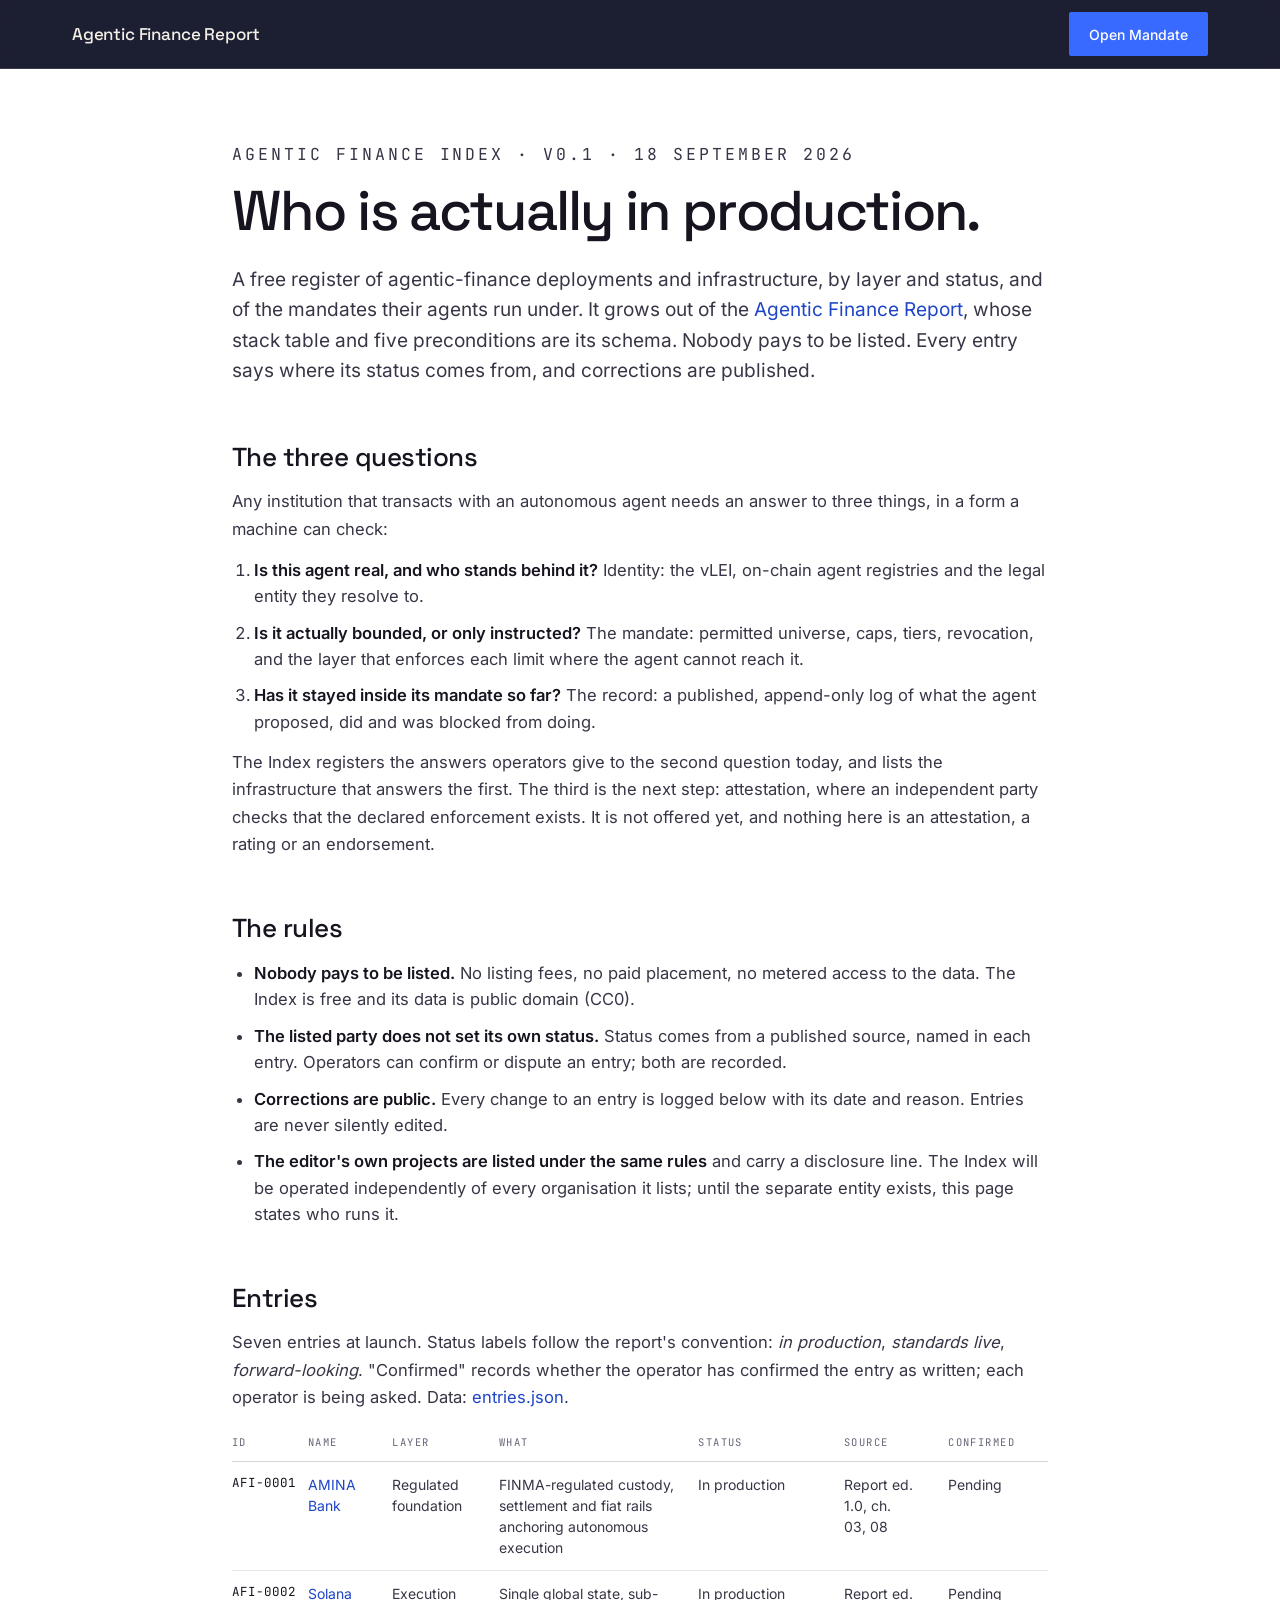
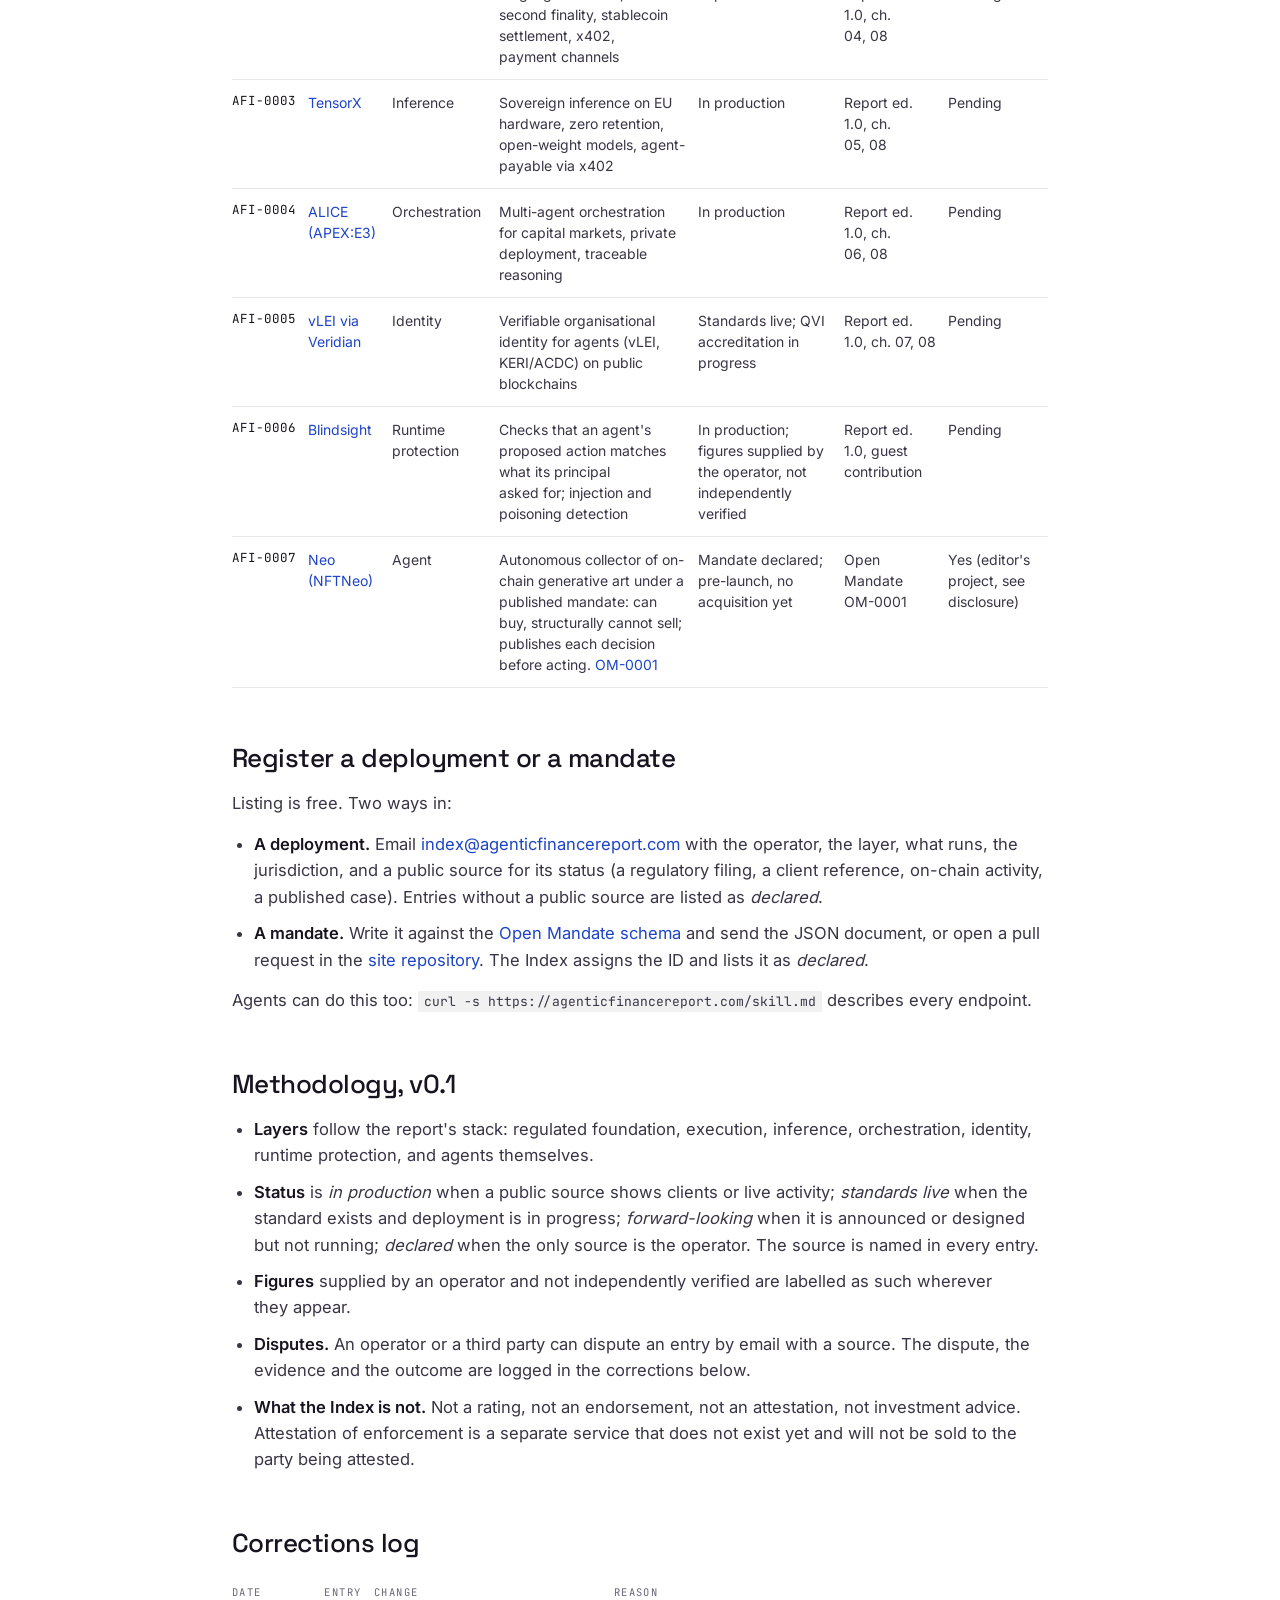
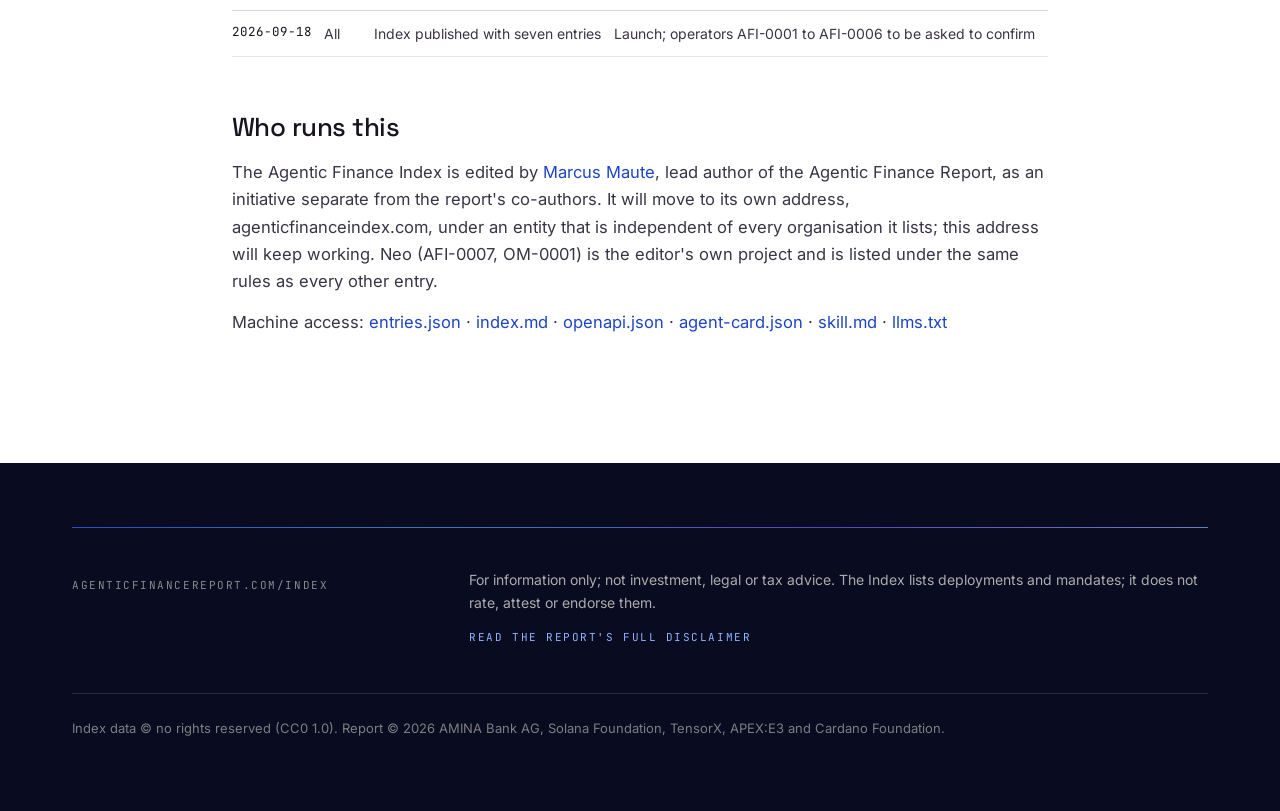
==== commit 937da64f: "Index: operator confirmation shown as pending until each operator has been asked Co-Authored-By: Cla" ====
--- a/index/index.html
+++ b/index/index.html
@@ -74,17 +74,17 @@
 
       <section id="entries">
         <h2>Entries</h2>
-        <p class="doc-note">Seven entries at launch. Status labels follow the report's convention: <em>in production</em>, <em>standards live</em>, <em>forward-looking</em>. "Confirmed" records whether the operator has confirmed the entry as written; each has been asked. Data: <a href="entries.json">entries.json</a>.</p>
+        <p class="doc-note">Seven entries at launch. Status labels follow the report's convention: <em>in production</em>, <em>standards live</em>, <em>forward-looking</em>. "Confirmed" records whether the operator has confirmed the entry as written; each operator is being asked. Data: <a href="entries.json">entries.json</a>.</p>
         <div class="table-wrap">
         <table class="doc-table">
           <thead><tr><th>ID</th><th>Name</th><th>Layer</th><th>What</th><th>Status</th><th>Source</th><th>Confirmed</th></tr></thead>
           <tbody>
-            <tr><td>AFI-0001</td><td><a href="https://aminagroup.com" rel="noopener">AMINA Bank</a></td><td>Regulated foundation</td><td>FINMA-regulated custody, settlement and fiat rails anchoring autonomous execution</td><td>In production</td><td>Report ed. 1.0, ch. 03, 08</td><td>Asked</td></tr>
-            <tr><td>AFI-0002</td><td><a href="https://solana.org" rel="noopener">Solana</a></td><td>Execution</td><td>Single global state, sub-second finality, stablecoin settlement, x402, payment channels</td><td>In production</td><td>Report ed. 1.0, ch. 04, 08</td><td>Asked</td></tr>
-            <tr><td>AFI-0003</td><td><a href="https://tensorx.ai" rel="noopener">TensorX</a></td><td>Inference</td><td>Sovereign inference on EU hardware, zero retention, open-weight models, agent-payable via x402</td><td>In production</td><td>Report ed. 1.0, ch. 05, 08</td><td>Asked</td></tr>
-            <tr><td>AFI-0004</td><td><a href="https://apexe3.com" rel="noopener">ALICE (APEX:E3)</a></td><td>Orchestration</td><td>Multi-agent orchestration for capital markets, private deployment, traceable reasoning</td><td>In production</td><td>Report ed. 1.0, ch. 06, 08</td><td>Asked</td></tr>
-            <tr><td>AFI-0005</td><td><a href="https://cardanofoundation.org" rel="noopener">vLEI via Veridian</a></td><td>Identity</td><td>Verifiable organisational identity for agents (vLEI, KERI/ACDC) on public blockchains</td><td>Standards live; QVI accreditation in progress</td><td>Report ed. 1.0, ch. 07, 08</td><td>Asked</td></tr>
-            <tr><td>AFI-0006</td><td><a href="https://blindsight.io" rel="noopener">Blindsight</a></td><td>Runtime protection</td><td>Checks that an agent's proposed action matches what its principal asked for; injection and poisoning detection</td><td>In production; figures supplied by the operator, not independently verified</td><td>Report ed. 1.0, guest contribution</td><td>Asked</td></tr>
+            <tr><td>AFI-0001</td><td><a href="https://aminagroup.com" rel="noopener">AMINA Bank</a></td><td>Regulated foundation</td><td>FINMA-regulated custody, settlement and fiat rails anchoring autonomous execution</td><td>In production</td><td>Report ed. 1.0, ch. 03, 08</td><td>Pending</td></tr>
+            <tr><td>AFI-0002</td><td><a href="https://solana.org" rel="noopener">Solana</a></td><td>Execution</td><td>Single global state, sub-second finality, stablecoin settlement, x402, payment channels</td><td>In production</td><td>Report ed. 1.0, ch. 04, 08</td><td>Pending</td></tr>
+            <tr><td>AFI-0003</td><td><a href="https://tensorx.ai" rel="noopener">TensorX</a></td><td>Inference</td><td>Sovereign inference on EU hardware, zero retention, open-weight models, agent-payable via x402</td><td>In production</td><td>Report ed. 1.0, ch. 05, 08</td><td>Pending</td></tr>
+            <tr><td>AFI-0004</td><td><a href="https://apexe3.com" rel="noopener">ALICE (APEX:E3)</a></td><td>Orchestration</td><td>Multi-agent orchestration for capital markets, private deployment, traceable reasoning</td><td>In production</td><td>Report ed. 1.0, ch. 06, 08</td><td>Pending</td></tr>
+            <tr><td>AFI-0005</td><td><a href="https://cardanofoundation.org" rel="noopener">vLEI via Veridian</a></td><td>Identity</td><td>Verifiable organisational identity for agents (vLEI, KERI/ACDC) on public blockchains</td><td>Standards live; QVI accreditation in progress</td><td>Report ed. 1.0, ch. 07, 08</td><td>Pending</td></tr>
+            <tr><td>AFI-0006</td><td><a href="https://blindsight.io" rel="noopener">Blindsight</a></td><td>Runtime protection</td><td>Checks that an agent's proposed action matches what its principal asked for; injection and poisoning detection</td><td>In production; figures supplied by the operator, not independently verified</td><td>Report ed. 1.0, guest contribution</td><td>Pending</td></tr>
             <tr><td>AFI-0007</td><td><a href="https://github.com/DerMarcus/nftneo" rel="noopener">Neo (NFTNeo)</a></td><td>Agent</td><td>Autonomous collector of on-chain generative art under a published mandate: can buy, structurally cannot sell; publishes each decision before acting. <a href="../mandate/OM-0001.json">OM-0001</a></td><td>Mandate declared; pre-launch, no acquisition yet</td><td>Open Mandate OM-0001</td><td>Yes (editor's project, see disclosure)</td></tr>
           </tbody>
         </table>
@@ -115,7 +115,7 @@
       <section id="corrections">
         <h2>Corrections log</h2>
         <table class="doc-table"><thead><tr><th>Date</th><th>Entry</th><th>Change</th><th>Reason</th></tr></thead>
-        <tbody><tr><td>2026-09-18</td><td>All</td><td>Index published with seven entries</td><td>Launch; operators AFI-0001 to AFI-0006 asked to confirm</td></tr></tbody></table>
+        <tbody><tr><td>2026-09-18</td><td>All</td><td>Index published with seven entries</td><td>Launch; operators AFI-0001 to AFI-0006 to be asked to confirm</td></tr></tbody></table>
       </section>
 
       <section id="about">
